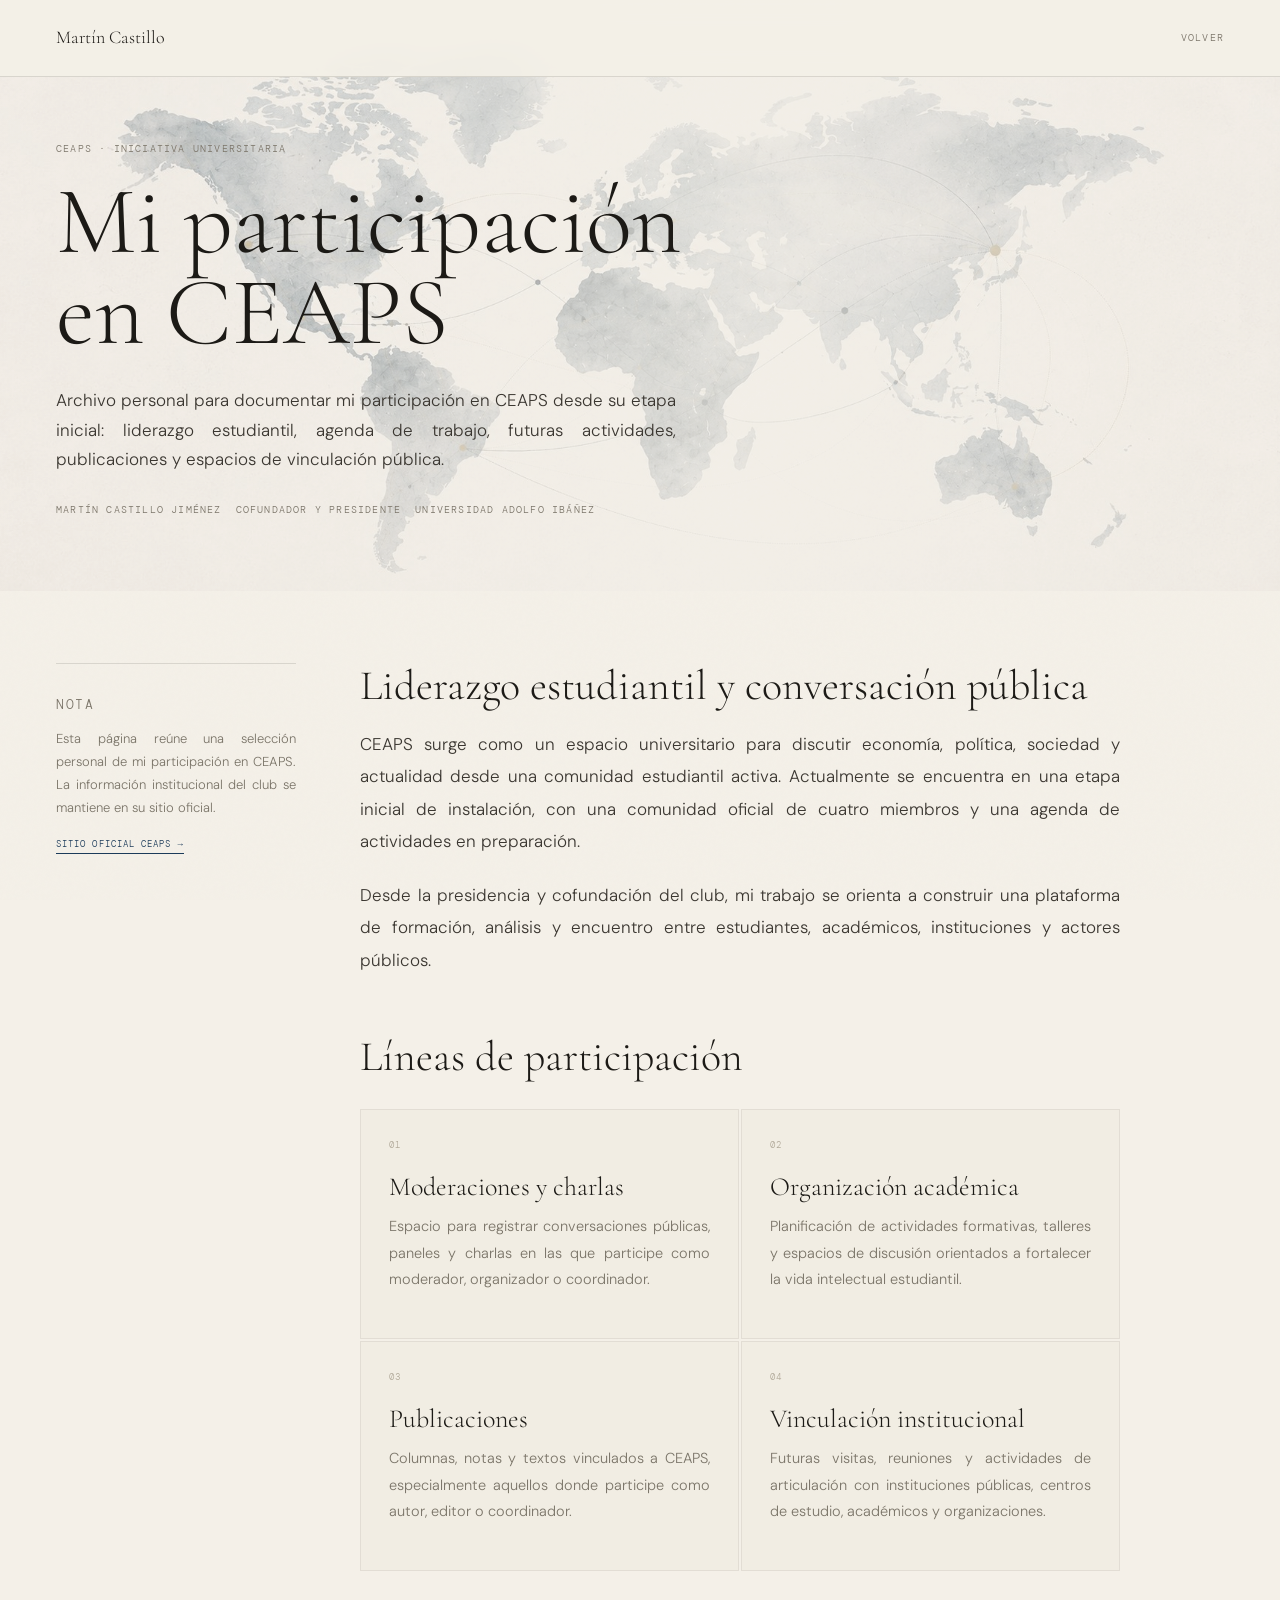
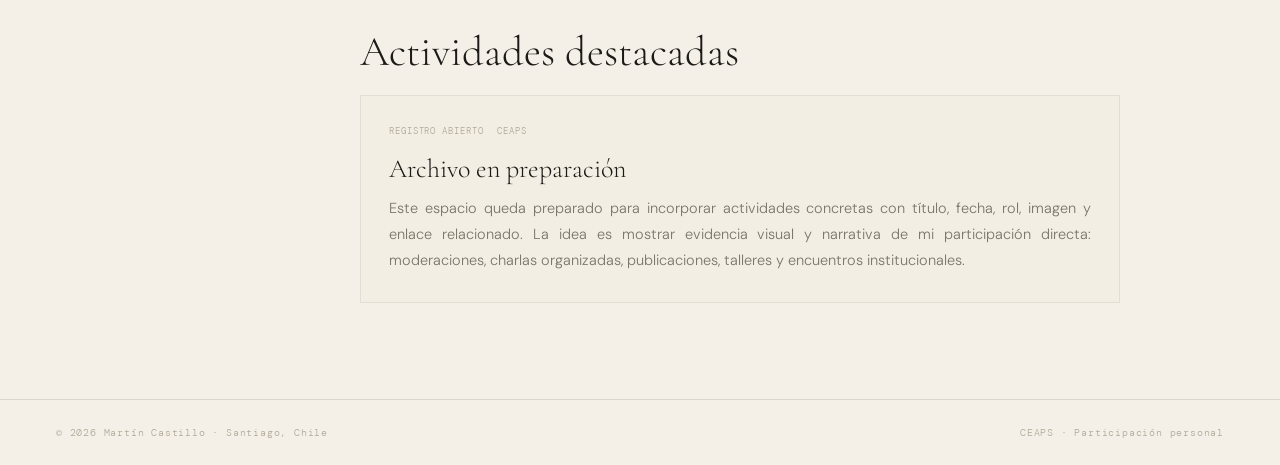
==== ceaps/index.html @ 1a38925d "Add files via upload" ====
<!DOCTYPE html>
<html lang="es">
<head>
<meta charset="UTF-8">
<meta name="viewport" content="width=device-width, initial-scale=1.0">
<title>Mi participación en CEAPS — Martín Castillo</title>
<meta name="description" content="Archivo personal de la participación de Martín Castillo en CEAPS: liderazgo estudiantil, agenda en preparación, futuras actividades, publicaciones y vinculación pública.">
<meta name="author" content="Martín Castillo Jiménez">
<meta name="robots" content="index, follow">
<meta name="theme-color" content="#F4F0E8">
<meta name="color-scheme" content="light">
<link rel="canonical" href="https://martincastilloj.github.io/ceaps/">
<meta property="og:title" content="Mi participación en CEAPS">
<meta property="og:description" content="Archivo personal de liderazgo estudiantil, agenda en preparación, futuras actividades, publicaciones y vinculación pública desde CEAPS.">
<meta property="og:type" content="website">
<meta property="og:url" content="https://martincastilloj.github.io/ceaps/">
<meta property="og:site_name" content="Martín Castillo">
<meta property="og:locale" content="es_CL">
<meta property="og:image" content="https://martincastilloj.github.io/assets/img/social-preview-martin-castillo.png">
<meta property="og:image:width" content="1200">
<meta property="og:image:height" content="630">
<meta name="twitter:card" content="summary_large_image">
<meta name="twitter:title" content="Mi participación en CEAPS">
<meta name="twitter:description" content="Liderazgo estudiantil, agenda en preparación, publicaciones y vinculación pública desde CEAPS.">
<meta name="twitter:image" content="https://martincastilloj.github.io/assets/img/social-preview-martin-castillo.png">
<link rel="icon" href="../assets/img/favicon.svg" type="image/svg+xml">
<link rel="manifest" href="../site.webmanifest">
<link rel="preload" href="../assets/img/banner-mapa-geopolitico.jpg" as="image">
<script type="application/ld+json">
{
  "@context": "https://schema.org",
  "@type": "CollectionPage",
  "name": "Mi participación en CEAPS",
  "description": "Archivo personal de la participación de Martín Castillo en CEAPS: liderazgo estudiantil, agenda en preparación, futuras actividades, publicaciones y vinculación pública.",
  "url": "https://martincastilloj.github.io/ceaps/",
  "inLanguage": "es-CL",
  "author": {
    "@type": "Person",
    "name": "Martín Castillo Jiménez",
    "url": "https://martincastilloj.github.io/"
  },
  "about": {
    "@type": "Organization",
    "name": "CEAPS | Club de Economía, Actualidad Política y Sociedad",
    "url": "https://ceapsuai.github.io/"
  }
}
</script>
<link rel="preconnect" href="https://fonts.googleapis.com">
<link rel="preconnect" href="https://fonts.gstatic.com" crossorigin>
<link href="https://fonts.googleapis.com/css2?family=Cormorant+Garamond:ital,wght@0,300;0,400;0,500;1,300;1,400&family=DM+Sans:wght@300;400;500&family=DM+Mono:wght@300;400&display=swap" rel="stylesheet">
<link rel="stylesheet" href="../assets/css/article.css">
<link rel="stylesheet" href="../assets/css/ceaps.css">
</head>
<body>
<a href="#contenido" class="skip-link">Saltar al contenido principal</a>

<nav class="site-nav" aria-label="Navegación principal">
  <a href="../index.html#hero" class="nav-logo" aria-label="Ir al inicio">Martín Castillo</a>
  <a href="../index.html#ceaps" class="nav-link">Volver</a>
</nav>

<header class="ceaps-page-hero">
  <div class="ceaps-page-map" aria-hidden="true"></div>
  <div class="ceaps-page-inner">
    <p class="article-kicker">CEAPS · Iniciativa universitaria</p>
    <h1>Mi participación<br>en CEAPS</h1>
    <p class="article-summary">
      Archivo personal para documentar mi participación en CEAPS desde su etapa
      inicial: liderazgo estudiantil, agenda de trabajo, futuras actividades,
      publicaciones y espacios de vinculación pública.
    </p>
    <div class="article-meta">
      <span>Martín Castillo Jiménez</span>
      <span>Cofundador y presidente</span>
      <span>Universidad Adolfo Ibáñez</span>
    </div>
  </div>
</header>

<main class="ceaps-page-wrap" id="contenido">
  <aside class="ceaps-page-sidebar">
    <p class="source-label">Nota</p>
    <p>
      Esta página reúne una selección personal de mi participación en CEAPS. La
      información institucional del club se mantiene en su sitio oficial.
    </p>
    <a href="https://ceapsuai.github.io/" target="_blank" rel="noopener noreferrer" class="ceaps-side-link">Sitio oficial CEAPS →</a>
  </aside>

  <article class="ceaps-page-body">
    <section aria-labelledby="rol-title">
      <h2 id="rol-title">Liderazgo estudiantil y conversación pública</h2>
      <p>
        CEAPS surge como un espacio universitario para discutir economía,
        política, sociedad y actualidad desde una comunidad estudiantil activa.
        Actualmente se encuentra en una etapa inicial de instalación, con una
        comunidad oficial de cuatro miembros y una agenda de actividades en
        preparación.
      </p>
      <p>
        Desde la presidencia y cofundación del club, mi trabajo se orienta a
        construir una plataforma de formación, análisis y encuentro entre
        estudiantes, académicos, instituciones y actores públicos.
      </p>
    </section>

    <section aria-labelledby="lineas-title">
      <h2 id="lineas-title">Líneas de participación</h2>
      <div class="ceaps-line-grid">
        <article class="ceaps-line-card">
          <span class="ceaps-card-num">01</span>
          <h3>Moderaciones y charlas</h3>
          <p>Espacio para registrar conversaciones públicas, paneles y charlas en las que participe como moderador, organizador o coordinador.</p>
        </article>
        <article class="ceaps-line-card">
          <span class="ceaps-card-num">02</span>
          <h3>Organización académica</h3>
          <p>Planificación de actividades formativas, talleres y espacios de discusión orientados a fortalecer la vida intelectual estudiantil.</p>
        </article>
        <article class="ceaps-line-card">
          <span class="ceaps-card-num">03</span>
          <h3>Publicaciones</h3>
          <p>Columnas, notas y textos vinculados a CEAPS, especialmente aquellos donde participe como autor, editor o coordinador.</p>
        </article>
        <article class="ceaps-line-card">
          <span class="ceaps-card-num">04</span>
          <h3>Vinculación institucional</h3>
          <p>Futuras visitas, reuniones y actividades de articulación con instituciones públicas, centros de estudio, académicos y organizaciones.</p>
        </article>
      </div>
    </section>

    <section aria-labelledby="actividades-title">
      <h2 id="actividades-title">Actividades destacadas</h2>

      <div class="activity-entry is-note">
        <div class="activity-entry-meta">
          <span>Registro abierto</span>
          <span>CEAPS</span>
        </div>
        <div class="activity-entry-body">
          <h3>Archivo en preparación</h3>
          <p>
            Este espacio queda preparado para incorporar actividades concretas
            con título, fecha, rol, imagen y enlace relacionado. La idea es
            mostrar evidencia visual y narrativa de mi participación directa:
            moderaciones, charlas organizadas, publicaciones, talleres y
            encuentros institucionales.
          </p>
        </div>
      </div>

      <!--
      Plantilla para agregar una actividad:

      <article class="activity-entry">
        <div class="activity-entry-media">
          <img src="../assets/img/ceaps/nombre-de-la-imagen.jpg" alt="Descripción breve de la actividad">
        </div>
        <div class="activity-entry-meta">
          <span>Mes año</span>
          <span>Rol: moderador / organizador / expositor</span>
        </div>
        <div class="activity-entry-body">
          <h3>Título de la actividad</h3>
          <p>Descripción breve de la actividad y de tu participación concreta.</p>
          <a href="URL_RELACIONADA" target="_blank" rel="noopener noreferrer">Ver registro →</a>
        </div>
      </article>
      -->
    </section>
  </article>
</main>

<footer>
  <span>© 2026 Martín Castillo · Santiago, Chile</span>
  <span>CEAPS · Participación personal</span>
</footer>
</body>
</html>
---- assets/css/article.css ----
*, *::before, *::after { box-sizing: border-box; margin: 0; padding: 0; }
  :root {
    --cream: #F4F0E8;
    --cream-mid: #EDE8DC;
    --ink: #1C1A16;
    --ink-mid: #3A3630;
    --ink-light: #7A7468;
    --ink-faint: #B0A898;
    --accent: #1C3B5A;
    --rule: rgba(28,26,22,0.12);
    --rule-mid: rgba(28,26,22,0.07);
    --f-serif: 'Cormorant Garamond', Georgia, serif;
    --f-sans: 'DM Sans', sans-serif;
    --f-mono: 'DM Mono', monospace;
  }
  html {
    scroll-behavior: smooth;
    scroll-padding-top: 92px;
  }
  html,
  body {
    max-width: 100%;
    overflow-x: hidden;
  }
  body {
    background: var(--cream);
    color: var(--ink);
    font-family: var(--f-sans);
    font-weight: 300;
    line-height: 1.75;
    -webkit-font-smoothing: antialiased;
    text-size-adjust: 100%;
    -webkit-text-size-adjust: 100%;
  }
  .skip-link {
    position: fixed;
    top: 14px;
    left: 14px;
    z-index: 200;
    transform: translateY(-140%);
    background: var(--ink);
    color: var(--cream);
    padding: 10px 14px;
    font-size: 12px;
    letter-spacing: 0.08em;
    text-transform: uppercase;
    text-decoration: none;
    transition: transform 0.2s ease;
  }
  .skip-link:focus {
    transform: translateY(0);
  }
  a:focus-visible {
    outline: 2px solid var(--accent);
    outline-offset: 5px;
  }
  body::before {
    content: '';
    position: fixed;
    inset: 0;
    background-image: url("data:image/svg+xml,%3Csvg viewBox='0 0 256 256' xmlns='http://www.w3.org/2000/svg'%3E%3Cfilter id='n'%3E%3CfeTurbulence type='fractalNoise' baseFrequency='0.9' numOctaves='4' stitchTiles='stitch'/%3E%3C/filter%3E%3Crect width='100%25' height='100%25' filter='url(%23n)' opacity='0.04'/%3E%3C/svg%3E");
    opacity: 0.45;
    pointer-events: none;
  }
  a { color: inherit; text-decoration: none; }
  a { overflow-wrap: anywhere; }
  .site-nav {
    position: fixed;
    inset: 0 0 auto;
    z-index: 10;
    display: flex;
    justify-content: space-between;
    align-items: center;
    padding: 22px 56px;
    background: rgba(244,240,232,0.92);
    backdrop-filter: blur(12px);
    border-bottom: 0.5px solid var(--rule);
  }
  .nav-logo {
    font-family: var(--f-serif);
    font-size: 18px;
    color: var(--ink);
  }
  .nav-link {
    font-family: var(--f-mono);
    font-size: 10px;
    letter-spacing: 0.12em;
    text-transform: uppercase;
    color: var(--ink-light);
  }
  .article-hero {
    position: relative;
    min-height: 62vh;
    padding: 140px 56px 72px;
    display: flex;
    align-items: flex-end;
    overflow: hidden;
  }
  .article-map {
    position: absolute;
    inset: 0;
    background-image:
      linear-gradient(90deg, rgba(244,240,232,0.12) 0%, rgba(244,240,232,0.42) 64%, rgba(244,240,232,0.12) 100%),
      url('../img/banner-columna-universidad.jpg');
    background-size: cover;
    background-position: center center;
    opacity: 1;
    mix-blend-mode: normal;
  }
  .article-hero-inner {
    position: relative;
    z-index: 1;
    width: min(920px, 100%);
  }
  .article-kicker,
  .article-meta,
  .source-label {
    font-family: var(--f-mono);
    font-size: 10px;
    letter-spacing: 0.12em;
    text-transform: uppercase;
    color: var(--ink-light);
  }
  h1 {
    margin-top: 18px;
    max-width: 820px;
    font-family: var(--f-serif);
    font-size: clamp(48px, 8vw, 96px);
    font-weight: 300;
    line-height: 0.95;
    color: var(--ink);
  }
  .article-summary {
    margin-top: 28px;
    max-width: 620px;
    font-size: 17px;
    color: var(--ink-mid);
  }
  .article-meta {
    margin-top: 26px;
    display: flex;
    flex-wrap: wrap;
    gap: 14px;
  }
  .article-wrap {
    display: grid;
    grid-template-columns: minmax(160px, 240px) minmax(0, 760px);
    gap: 64px;
    padding: 72px 56px 96px;
  }
  .article-sidebar {
    position: sticky;
    top: 104px;
    align-self: start;
    border-top: 0.5px solid var(--rule);
    padding-top: 18px;
    min-width: 0;
  }
  .article-sidebar p {
    margin-top: 12px;
    font-size: 13px;
    color: var(--ink-light);
    line-height: 1.75;
  }
  .article-body {
    max-width: 760px;
    min-width: 0;
  }
  .article-body p {
    margin-bottom: 22px;
    font-size: 18px;
    line-height: 1.9;
    color: var(--ink-mid);
  }
  .article-body .lead {
    font-family: var(--f-serif);
    font-size: 28px;
    line-height: 1.35;
    color: var(--ink);
  }
  .article-body h2,
  .article-body h3 {
    font-family: var(--f-serif);
    font-weight: 300;
    color: var(--ink);
  }
  .article-body h2 {
    margin: 48px 0 18px;
    font-size: 38px;
    line-height: 1.08;
  }
  .article-body h3 {
    margin: 34px 0 14px;
    font-size: 28px;
    line-height: 1.14;
  }
  .article-body ul,
  .article-body ol {
    margin: -6px 0 26px 24px;
    font-size: 18px;
    line-height: 1.86;
    color: var(--ink-mid);
    text-align: justify;
    hyphens: auto;
  }
  .article-body li + li {
    margin-top: 10px;
  }
  .article-body li {
    overflow-wrap: break-word;
  }
  blockquote {
    margin: 42px 0;
    padding: 26px 0 26px 28px;
    border-left: 1px solid var(--accent);
    font-family: var(--f-serif);
    font-size: 30px;
    font-style: italic;
    line-height: 1.25;
    color: var(--ink);
  }
  .source-box {
    margin-top: 56px;
    padding-top: 24px;
    border-top: 0.5px solid var(--rule);
  }
  .source-box p {
    margin-top: 10px;
    font-size: 14px;
    color: var(--ink-light);
  }
  .article-summary,
  .article-sidebar p,
  .article-body p,
  .source-box p {
    text-align: justify;
    text-align-last: left;
    hyphens: auto;
    overflow-wrap: break-word;
  }
  .source-box a {
    color: var(--accent);
    border-bottom: 0.5px solid currentColor;
  }
  footer {
    display: flex;
    justify-content: space-between;
    gap: 24px;
    padding: 24px 56px;
    border-top: 0.5px solid var(--rule);
    font-family: var(--f-mono);
    font-size: 10px;
    letter-spacing: 0.08em;
    color: var(--ink-faint);
  }
  @media (max-width: 900px) {
    .site-nav { padding: 18px 20px; }
    .article-hero {
      min-height: 56vh;
      padding: 118px 20px 56px;
    }
    .article-map {
      background-position: 68% center;
    }
    .article-wrap {
      grid-template-columns: 1fr;
      gap: 36px;
      padding: 56px 20px 76px;
    }
    .article-sidebar { position: static; }
    footer { padding: 22px 20px; flex-direction: column; }
  }
  @media (max-width: 520px) {
    .site-nav {
      padding: 15px 16px;
      gap: 18px;
    }

    .nav-logo,
    .nav-link {
      min-width: 0;
    }

    .nav-link {
      font-size: 9px;
      max-width: 92px;
      overflow: hidden;
      text-overflow: ellipsis;
      white-space: nowrap;
      text-align: right;
      line-height: 1.35;
    }

    .article-hero {
      min-height: auto;
      padding: 96px 16px 42px;
    }

    h1 {
      max-width: calc(100vw - 32px);
      font-size: clamp(32px, 10vw, 44px);
      line-height: 1.03;
      overflow-wrap: anywhere;
    }

    .article-summary {
      margin-top: 22px;
      width: min(100%, 34ch);
      max-width: 34ch;
      font-size: 16px;
      line-height: 1.75;
      text-align: left;
      overflow-wrap: anywhere;
    }

    .article-meta {
      gap: 8px 12px;
      font-size: 9px;
    }

    .article-meta span:last-child {
      display: none;
    }

    .article-wrap {
      padding: 44px 16px 64px;
      gap: 30px;
    }

    .article-hero-inner,
    .article-sidebar,
    .article-body {
      width: 100%;
      max-width: calc(100vw - 32px);
      min-width: 0;
    }

    .article-sidebar p {
      width: min(100%, 34ch);
      max-width: 34ch;
      font-size: 12.5px;
      overflow-wrap: anywhere;
    }

    .article-body p {
      width: min(100%, 31ch);
      max-width: 31ch;
      font-size: 16px;
      line-height: 1.86;
      margin-bottom: 20px;
      overflow-wrap: anywhere;
    }

    .article-body .lead {
      width: min(100%, 24ch);
      max-width: 24ch;
      font-size: 22.5px;
      line-height: 1.34;
      text-align: left;
    }

    .article-body h2 {
      margin: 40px 0 16px;
      font-size: 30px;
    }

    .article-body h3 {
      font-size: 24px;
    }

    .article-body ul,
    .article-body ol {
      width: min(calc(100vw - 52px), 31ch);
      max-width: 31ch;
      margin-left: 20px;
      font-size: 16px;
      line-height: 1.82;
      overflow-wrap: anywhere;
    }

    blockquote {
      width: min(100%, 25ch);
      max-width: 25ch;
      margin: 34px 0;
      padding: 22px 0 22px 18px;
      font-size: 24px;
      overflow-wrap: anywhere;
    }

    footer {
      padding: 20px 16px;
    }
  }

  @media (max-width: 390px) {
    .nav-logo {
      font-size: 16px;
    }

    .nav-link {
      max-width: 118px;
    }

    h1 {
      font-size: clamp(32px, 10.5vw, 44px);
    }

    .article-summary,
    .article-body p,
    .article-body ul,
    .article-body ol {
      font-size: 15.5px;
    }

    .article-body .lead {
      font-size: 22px;
    }
  }
---- assets/css/ceaps.css ----
.ceaps-page-hero {
  position: relative;
  min-height: 64vh;
  padding: 140px 56px 72px;
  display: flex;
  align-items: flex-end;
  overflow: hidden;
}

.ceaps-page-map {
  position: absolute;
  inset: 0;
  background:
    linear-gradient(90deg, rgba(244,240,232,0.06), rgba(244,240,232,0.72) 58%, rgba(244,240,232,0.2)),
    url('../img/banner-mapa-geopolitico.jpg') center / cover no-repeat;
  opacity: 0.72;
  filter: grayscale(18%);
}

.ceaps-page-inner {
  position: relative;
  z-index: 1;
  width: min(920px, 100%);
}

.ceaps-page-wrap {
  display: grid;
  grid-template-columns: minmax(160px, 240px) minmax(0, 760px);
  gap: 64px;
  padding: 72px 56px 96px;
}

.ceaps-page-sidebar {
  position: sticky;
  top: 104px;
  align-self: start;
  border-top: 0.5px solid var(--rule);
  padding-top: 18px;
  min-width: 0;
}

.ceaps-page-sidebar p {
  margin-top: 12px;
  font-size: 13px;
  color: var(--ink-light);
  line-height: 1.75;
  text-align: justify;
  hyphens: auto;
}

.ceaps-side-link {
  display: inline-flex;
  margin-top: 18px;
  font-family: var(--f-mono);
  font-size: 9px;
  letter-spacing: 0.12em;
  text-transform: uppercase;
  color: var(--accent);
  border-bottom: 0.5px solid currentColor;
}

.ceaps-page-body {
  max-width: 760px;
  min-width: 0;
}

.ceaps-page-body section + section {
  margin-top: 58px;
}

.ceaps-page-body h2 {
  margin: 0 0 20px;
  font-family: var(--f-serif);
  font-size: 42px;
  font-weight: 300;
  line-height: 1.08;
  color: var(--ink);
}

.ceaps-page-body h2 + p,
.ceaps-page-body > section > p {
  margin-bottom: 22px;
  font-size: 17px;
  line-height: 1.9;
  color: var(--ink-mid);
  text-align: justify;
  hyphens: auto;
}

.ceaps-line-grid {
  display: grid;
  grid-template-columns: repeat(2, minmax(0, 1fr));
  gap: 2px;
  margin-top: 30px;
}

.ceaps-line-card {
  min-height: 230px;
  padding: 28px;
  border: 0.5px solid var(--rule-mid);
  background: rgba(237,232,220,0.42);
}

.ceaps-card-num {
  display: block;
  margin-bottom: 18px;
  font-family: var(--f-mono);
  font-size: 9px;
  letter-spacing: 0.1em;
  color: var(--ink-faint);
}

.ceaps-line-card h3,
.activity-entry-body h3 {
  margin-bottom: 12px;
  font-family: var(--f-serif);
  font-size: 26px;
  font-weight: 300;
  line-height: 1.12;
  color: var(--ink);
}

.ceaps-line-card p,
.activity-entry-body p {
  font-size: 14.5px;
  line-height: 1.82;
  color: var(--ink-light);
  text-align: justify;
  hyphens: auto;
}

.activity-entry {
  display: grid;
  grid-template-columns: minmax(180px, 260px) minmax(0, 1fr);
  gap: 28px;
  padding: 28px 0;
  border-top: 0.5px solid var(--rule);
}

.activity-entry.is-note {
  display: block;
  padding: 28px;
  border: 0.5px solid var(--rule-mid);
  background: rgba(237,232,220,0.36);
}

.activity-entry-media {
  min-height: 180px;
  overflow: hidden;
  background: var(--cream-mid);
  border: 0.5px solid var(--rule-mid);
}

.activity-entry-media img {
  width: 100%;
  height: 100%;
  display: block;
  object-fit: cover;
}

.activity-entry-meta {
  display: flex;
  flex-wrap: wrap;
  gap: 8px 14px;
  margin-bottom: 14px;
  font-family: var(--f-mono);
  font-size: 9px;
  letter-spacing: 0.1em;
  text-transform: uppercase;
  color: var(--ink-faint);
}

.activity-entry-body a {
  display: inline-flex;
  margin-top: 14px;
  font-family: var(--f-mono);
  font-size: 9px;
  letter-spacing: 0.12em;
  text-transform: uppercase;
  color: var(--accent);
  border-bottom: 0.5px solid currentColor;
}

@media (max-width: 900px) {
  .ceaps-page-hero {
    min-height: 56vh;
    padding: 118px 20px 56px;
  }

  .ceaps-page-map {
    background-position: 58% center;
  }

  .ceaps-page-wrap {
    grid-template-columns: 1fr;
    gap: 36px;
    padding: 56px 20px 76px;
  }

  .ceaps-page-sidebar {
    position: static;
  }
}

@media (max-width: 520px) {
  .ceaps-page-hero {
    min-height: auto;
    padding: 96px 16px 42px;
  }

  .ceaps-page-wrap {
    padding: 44px 16px 64px;
    gap: 30px;
  }

  .ceaps-page-inner,
  .ceaps-page-sidebar,
  .ceaps-page-body {
    width: 100%;
    max-width: calc(100vw - 32px);
    min-width: 0;
  }

  .ceaps-page-body section + section {
    margin-top: 48px;
  }

  .ceaps-page-body h2 {
    font-size: 32px;
  }

  .ceaps-page-body h2 + p,
  .ceaps-page-body > section > p {
    width: min(100%, 34ch);
    max-width: 34ch;
    font-size: 16px;
    line-height: 1.82;
  }

  .ceaps-line-grid {
    grid-template-columns: 1fr;
    margin-top: 26px;
  }

  .ceaps-line-card {
    min-height: auto;
    padding: 24px 20px;
  }

  .ceaps-line-card h3,
  .activity-entry-body h3 {
    font-size: 24px;
  }

  .ceaps-line-card p,
  .activity-entry-body p {
    width: min(100%, 34ch);
    max-width: 34ch;
    font-size: 15px;
    line-height: 1.78;
  }

  .activity-entry,
  .activity-entry.is-note {
    display: block;
    padding: 24px 20px;
  }

  .activity-entry-media {
    min-height: 190px;
    margin-bottom: 20px;
  }
}
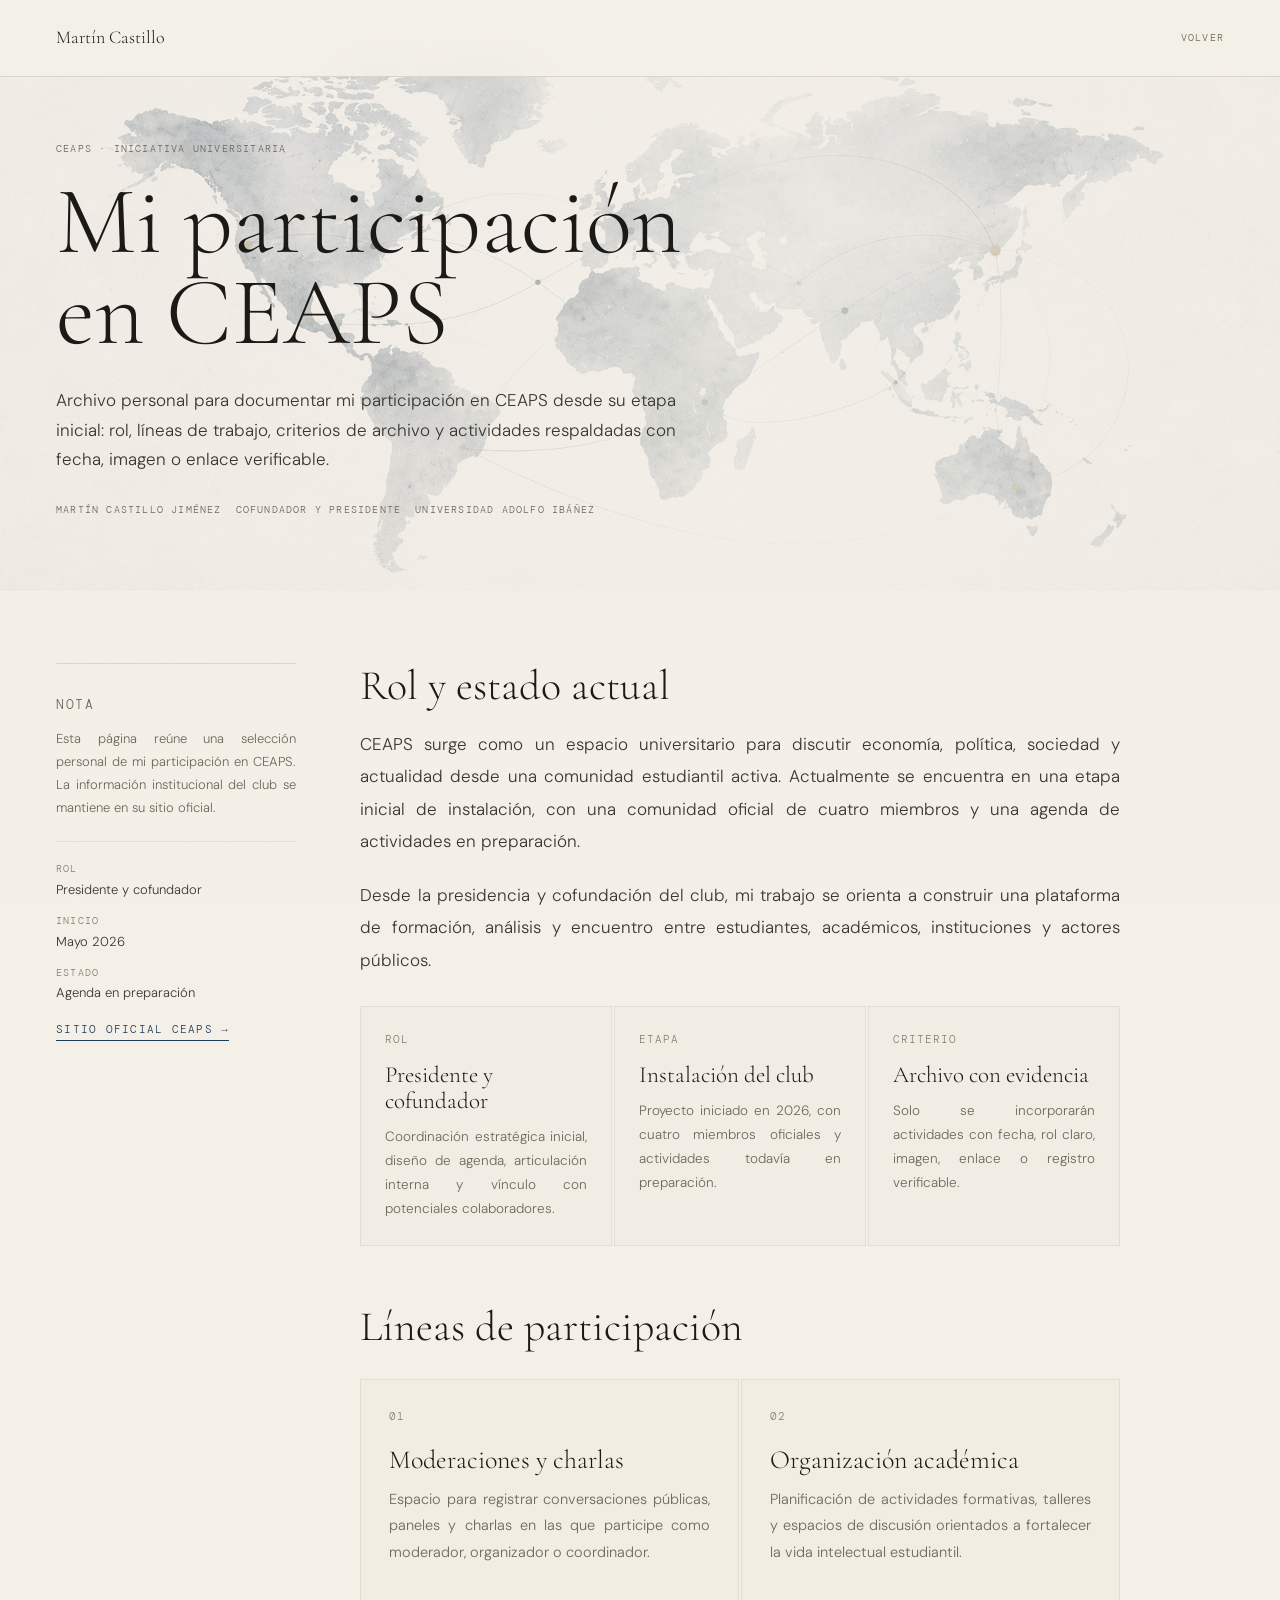
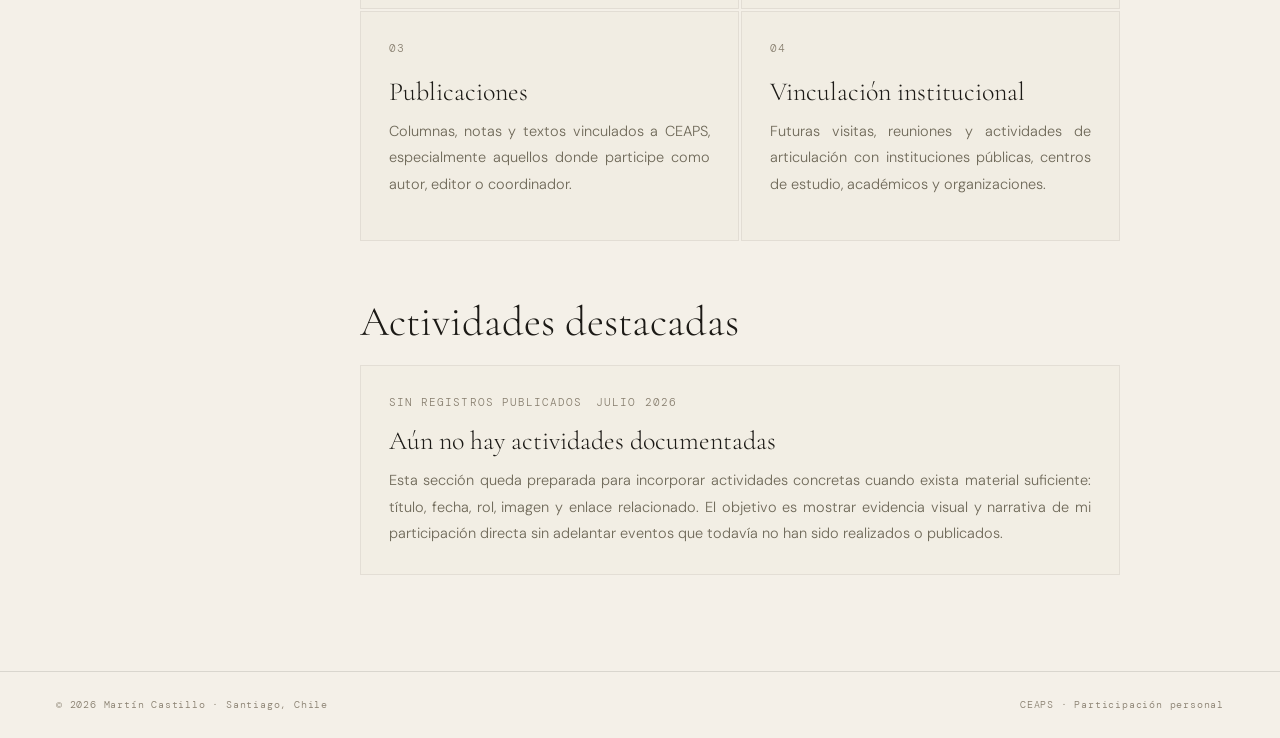
==== commit 3c70d396: "Refina archivo personal de CEAPS" ====
--- a/ceaps/index.html
+++ b/ceaps/index.html
@@ -4,25 +4,25 @@
 <meta charset="UTF-8">
 <meta name="viewport" content="width=device-width, initial-scale=1.0">
 <title>Mi participación en CEAPS — Martín Castillo</title>
-<meta name="description" content="Archivo personal de la participación de Martín Castillo en CEAPS: liderazgo estudiantil, agenda en preparación, futuras actividades, publicaciones y vinculación pública.">
+<meta name="description" content="Archivo personal de la participación de Martín Castillo en CEAPS: rol, etapa actual del proyecto, líneas de trabajo y actividades documentadas.">
 <meta name="author" content="Martín Castillo Jiménez">
 <meta name="robots" content="index, follow">
 <meta name="theme-color" content="#F4F0E8">
 <meta name="color-scheme" content="light">
 <link rel="canonical" href="https://martincastilloj.github.io/ceaps/">
 <meta property="og:title" content="Mi participación en CEAPS">
-<meta property="og:description" content="Archivo personal de liderazgo estudiantil, agenda en preparación, futuras actividades, publicaciones y vinculación pública desde CEAPS.">
+<meta property="og:description" content="Rol, etapa actual del proyecto, líneas de trabajo y actividades documentadas desde CEAPS.">
 <meta property="og:type" content="website">
 <meta property="og:url" content="https://martincastilloj.github.io/ceaps/">
 <meta property="og:site_name" content="Martín Castillo">
 <meta property="og:locale" content="es_CL">
-<meta property="og:image" content="https://martincastilloj.github.io/assets/img/social-preview-martin-castillo.png">
+<meta property="og:image" content="https://martincastilloj.github.io/assets/img/social-preview-martin-castillo-2026.png">
 <meta property="og:image:width" content="1200">
 <meta property="og:image:height" content="630">
 <meta name="twitter:card" content="summary_large_image">
 <meta name="twitter:title" content="Mi participación en CEAPS">
-<meta name="twitter:description" content="Liderazgo estudiantil, agenda en preparación, publicaciones y vinculación pública desde CEAPS.">
-<meta name="twitter:image" content="https://martincastilloj.github.io/assets/img/social-preview-martin-castillo.png">
+<meta name="twitter:description" content="Rol, etapa actual del proyecto, líneas de trabajo y actividades documentadas desde CEAPS.">
+<meta name="twitter:image" content="https://martincastilloj.github.io/assets/img/social-preview-martin-castillo-2026.png">
 <link rel="icon" href="../assets/img/favicon.svg" type="image/svg+xml">
 <link rel="manifest" href="../site.webmanifest">
 <link rel="preload" href="../assets/img/banner-mapa-geopolitico.jpg" as="image">
@@ -31,7 +31,7 @@
   "@context": "https://schema.org",
   "@type": "CollectionPage",
   "name": "Mi participación en CEAPS",
-  "description": "Archivo personal de la participación de Martín Castillo en CEAPS: liderazgo estudiantil, agenda en preparación, futuras actividades, publicaciones y vinculación pública.",
+  "description": "Archivo personal de la participación de Martín Castillo en CEAPS: rol, etapa actual del proyecto, líneas de trabajo y actividades documentadas.",
   "url": "https://martincastilloj.github.io/ceaps/",
   "inLanguage": "es-CL",
   "author": {
@@ -67,8 +67,8 @@
     <h1>Mi participación<br>en CEAPS</h1>
     <p class="article-summary">
       Archivo personal para documentar mi participación en CEAPS desde su etapa
-      inicial: liderazgo estudiantil, agenda de trabajo, futuras actividades,
-      publicaciones y espacios de vinculación pública.
+      inicial: rol, líneas de trabajo, criterios de archivo y actividades
+      respaldadas con fecha, imagen o enlace verificable.
     </p>
     <div class="article-meta">
       <span>Martín Castillo Jiménez</span>
@@ -85,12 +85,26 @@
       Esta página reúne una selección personal de mi participación en CEAPS. La
       información institucional del club se mantiene en su sitio oficial.
     </p>
+    <dl class="ceaps-side-facts" aria-label="Datos rápidos de participación">
+      <div>
+        <dt>Rol</dt>
+        <dd>Presidente y cofundador</dd>
+      </div>
+      <div>
+        <dt>Inicio</dt>
+        <dd>Mayo 2026</dd>
+      </div>
+      <div>
+        <dt>Estado</dt>
+        <dd>Agenda en preparación</dd>
+      </div>
+    </dl>
     <a href="https://ceapsuai.github.io/" target="_blank" rel="noopener noreferrer" class="ceaps-side-link">Sitio oficial CEAPS →</a>
   </aside>
 
   <article class="ceaps-page-body">
     <section aria-labelledby="rol-title">
-      <h2 id="rol-title">Liderazgo estudiantil y conversación pública</h2>
+      <h2 id="rol-title">Rol y estado actual</h2>
       <p>
         CEAPS surge como un espacio universitario para discutir economía,
         política, sociedad y actualidad desde una comunidad estudiantil activa.
@@ -103,6 +117,23 @@
         construir una plataforma de formación, análisis y encuentro entre
         estudiantes, académicos, instituciones y actores públicos.
       </p>
+      <div class="ceaps-status-grid">
+        <article class="ceaps-status-item">
+          <span>Rol</span>
+          <strong>Presidente y cofundador</strong>
+          <p>Coordinación estratégica inicial, diseño de agenda, articulación interna y vínculo con potenciales colaboradores.</p>
+        </article>
+        <article class="ceaps-status-item">
+          <span>Etapa</span>
+          <strong>Instalación del club</strong>
+          <p>Proyecto iniciado en 2026, con cuatro miembros oficiales y actividades todavía en preparación.</p>
+        </article>
+        <article class="ceaps-status-item">
+          <span>Criterio</span>
+          <strong>Archivo con evidencia</strong>
+          <p>Solo se incorporarán actividades con fecha, rol claro, imagen, enlace o registro verificable.</p>
+        </article>
+      </div>
     </section>
 
     <section aria-labelledby="lineas-title">
@@ -136,39 +167,20 @@
 
       <div class="activity-entry is-note">
         <div class="activity-entry-meta">
-          <span>Registro abierto</span>
-          <span>CEAPS</span>
+          <span>Sin registros publicados</span>
+          <span>Julio 2026</span>
         </div>
         <div class="activity-entry-body">
-          <h3>Archivo en preparación</h3>
+          <h3>Aún no hay actividades documentadas</h3>
           <p>
-            Este espacio queda preparado para incorporar actividades concretas
-            con título, fecha, rol, imagen y enlace relacionado. La idea es
-            mostrar evidencia visual y narrativa de mi participación directa:
-            moderaciones, charlas organizadas, publicaciones, talleres y
-            encuentros institucionales.
+            Esta sección queda preparada para incorporar actividades concretas
+            cuando exista material suficiente: título, fecha, rol, imagen y
+            enlace relacionado. El objetivo es mostrar evidencia visual y
+            narrativa de mi participación directa sin adelantar eventos que
+            todavía no han sido realizados o publicados.
           </p>
         </div>
       </div>
-
-      <!--
-      Plantilla para agregar una actividad:
-
-      <article class="activity-entry">
-        <div class="activity-entry-media">
-          <img src="../assets/img/ceaps/nombre-de-la-imagen.jpg" alt="Descripción breve de la actividad">
-        </div>
-        <div class="activity-entry-meta">
-          <span>Mes año</span>
-          <span>Rol: moderador / organizador / expositor</span>
-        </div>
-        <div class="activity-entry-body">
-          <h3>Título de la actividad</h3>
-          <p>Descripción breve de la actividad y de tu participación concreta.</p>
-          <a href="URL_RELACIONADA" target="_blank" rel="noopener noreferrer">Ver registro →</a>
-        </div>
-      </article>
-      -->
     </section>
   </article>
 </main>
--- a/assets/css/article.css
+++ b/assets/css/article.css
@@ -4,8 +4,8 @@
     --cream-mid: #EDE8DC;
     --ink: #1C1A16;
     --ink-mid: #3A3630;
-    --ink-light: #7A7468;
-    --ink-faint: #B0A898;
+    --ink-light: #6E6858;
+    --ink-faint: #877E6E;
     --accent: #1C3B5A;
     --rule: rgba(28,26,22,0.12);
     --rule-mid: rgba(28,26,22,0.07);
@@ -282,7 +282,7 @@
     }
 
     .nav-link {
-      font-size: 9px;
+      font-size: 10px;
       max-width: 92px;
       overflow: hidden;
       text-overflow: ellipsis;
@@ -315,7 +315,7 @@
 
     .article-meta {
       gap: 8px 12px;
-      font-size: 9px;
+      font-size: 10px;
     }
 
     .article-meta span:last-child {
@@ -339,6 +339,8 @@
       width: min(100%, 34ch);
       max-width: 34ch;
       font-size: 12.5px;
+      text-align: left;
+      text-align-last: auto;
       overflow-wrap: anywhere;
     }
 
@@ -348,6 +350,8 @@
       font-size: 16px;
       line-height: 1.86;
       margin-bottom: 20px;
+      text-align: left;
+      text-align-last: auto;
       overflow-wrap: anywhere;
     }
 
@@ -375,7 +379,14 @@
       margin-left: 20px;
       font-size: 16px;
       line-height: 1.82;
-      overflow-wrap: anywhere;
+      text-align: left;
+      text-align-last: auto;
+      overflow-wrap: anywhere;
+    }
+
+    .source-box p {
+      text-align: left;
+      text-align-last: auto;
     }
 
     blockquote {
--- a/assets/css/ceaps.css
+++ b/assets/css/ceaps.css
@@ -48,11 +48,39 @@
   hyphens: auto;
 }
 
+.ceaps-side-facts {
+  display: grid;
+  gap: 12px;
+  margin-top: 22px;
+  padding-top: 18px;
+  border-top: 0.5px solid var(--rule-mid);
+}
+
+.ceaps-side-facts div {
+  display: grid;
+  gap: 2px;
+}
+
+.ceaps-side-facts dt {
+  font-family: var(--f-mono);
+  font-size: 10px;
+  letter-spacing: 0.12em;
+  text-transform: uppercase;
+  color: var(--ink-faint);
+}
+
+.ceaps-side-facts dd {
+  margin: 0;
+  font-size: 13px;
+  line-height: 1.55;
+  color: var(--ink-mid);
+}
+
 .ceaps-side-link {
   display: inline-flex;
   margin-top: 18px;
   font-family: var(--f-mono);
-  font-size: 9px;
+  font-size: 10.5px;
   letter-spacing: 0.12em;
   text-transform: uppercase;
   color: var(--accent);
@@ -87,6 +115,48 @@
   hyphens: auto;
 }
 
+.ceaps-status-grid {
+  display: grid;
+  grid-template-columns: repeat(3, minmax(0, 1fr));
+  gap: 2px;
+  margin-top: 30px;
+}
+
+.ceaps-status-item {
+  min-height: 190px;
+  padding: 24px;
+  border: 0.5px solid var(--rule-mid);
+  background: rgba(237,232,220,0.34);
+}
+
+.ceaps-status-item span {
+  display: block;
+  margin-bottom: 14px;
+  font-family: var(--f-mono);
+  font-size: 10.5px;
+  letter-spacing: 0.1em;
+  text-transform: uppercase;
+  color: var(--ink-faint);
+}
+
+.ceaps-status-item strong {
+  display: block;
+  margin-bottom: 10px;
+  font-family: var(--f-serif);
+  font-size: 23px;
+  font-weight: 300;
+  line-height: 1.12;
+  color: var(--ink);
+}
+
+.ceaps-status-item p {
+  font-size: 13.5px;
+  line-height: 1.78;
+  color: var(--ink-light);
+  text-align: justify;
+  hyphens: auto;
+}
+
 .ceaps-line-grid {
   display: grid;
   grid-template-columns: repeat(2, minmax(0, 1fr));
@@ -105,7 +175,7 @@
   display: block;
   margin-bottom: 18px;
   font-family: var(--f-mono);
-  font-size: 9px;
+  font-size: 10.5px;
   letter-spacing: 0.1em;
   color: var(--ink-faint);
 }
@@ -164,7 +234,7 @@
   gap: 8px 14px;
   margin-bottom: 14px;
   font-family: var(--f-mono);
-  font-size: 9px;
+  font-size: 10.5px;
   letter-spacing: 0.1em;
   text-transform: uppercase;
   color: var(--ink-faint);
@@ -174,7 +244,7 @@
   display: inline-flex;
   margin-top: 14px;
   font-family: var(--f-mono);
-  font-size: 9px;
+  font-size: 10.5px;
   letter-spacing: 0.12em;
   text-transform: uppercase;
   color: var(--accent);
@@ -199,6 +269,10 @@
 
   .ceaps-page-sidebar {
     position: static;
+  }
+
+  .ceaps-status-grid {
+    grid-template-columns: 1fr;
   }
 }
 
@@ -235,11 +309,27 @@
     max-width: 34ch;
     font-size: 16px;
     line-height: 1.82;
+    text-align: left;
+    text-align-last: auto;
   }
 
   .ceaps-line-grid {
     grid-template-columns: 1fr;
     margin-top: 26px;
+  }
+
+  .ceaps-status-item {
+    min-height: auto;
+    padding: 22px 20px;
+  }
+
+  .ceaps-status-item p {
+    width: min(100%, 34ch);
+    max-width: 34ch;
+    font-size: 14.5px;
+    line-height: 1.76;
+    text-align: left;
+    text-align-last: auto;
   }
 
   .ceaps-line-card {
@@ -258,6 +348,13 @@
     max-width: 34ch;
     font-size: 15px;
     line-height: 1.78;
+    text-align: left;
+    text-align-last: auto;
+  }
+
+  .ceaps-page-sidebar p {
+    text-align: left;
+    text-align-last: auto;
   }
 
   .activity-entry,
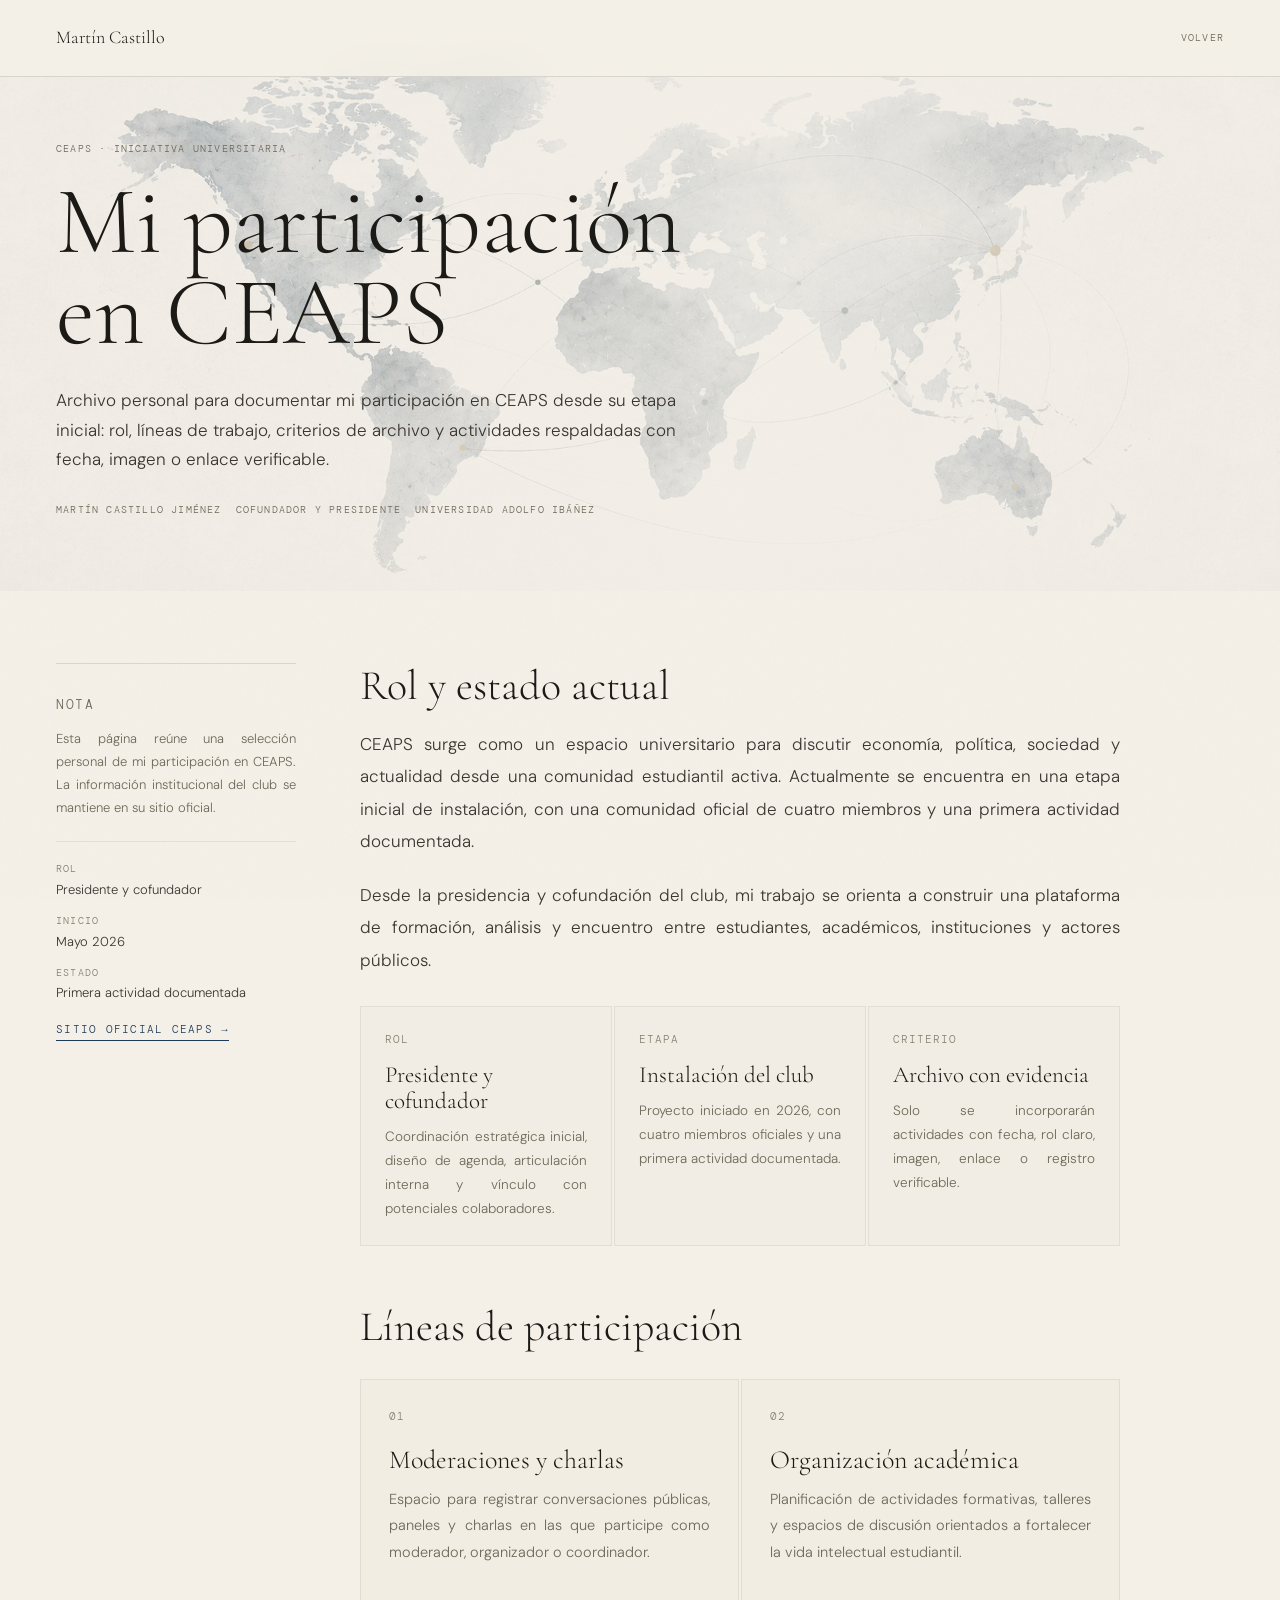
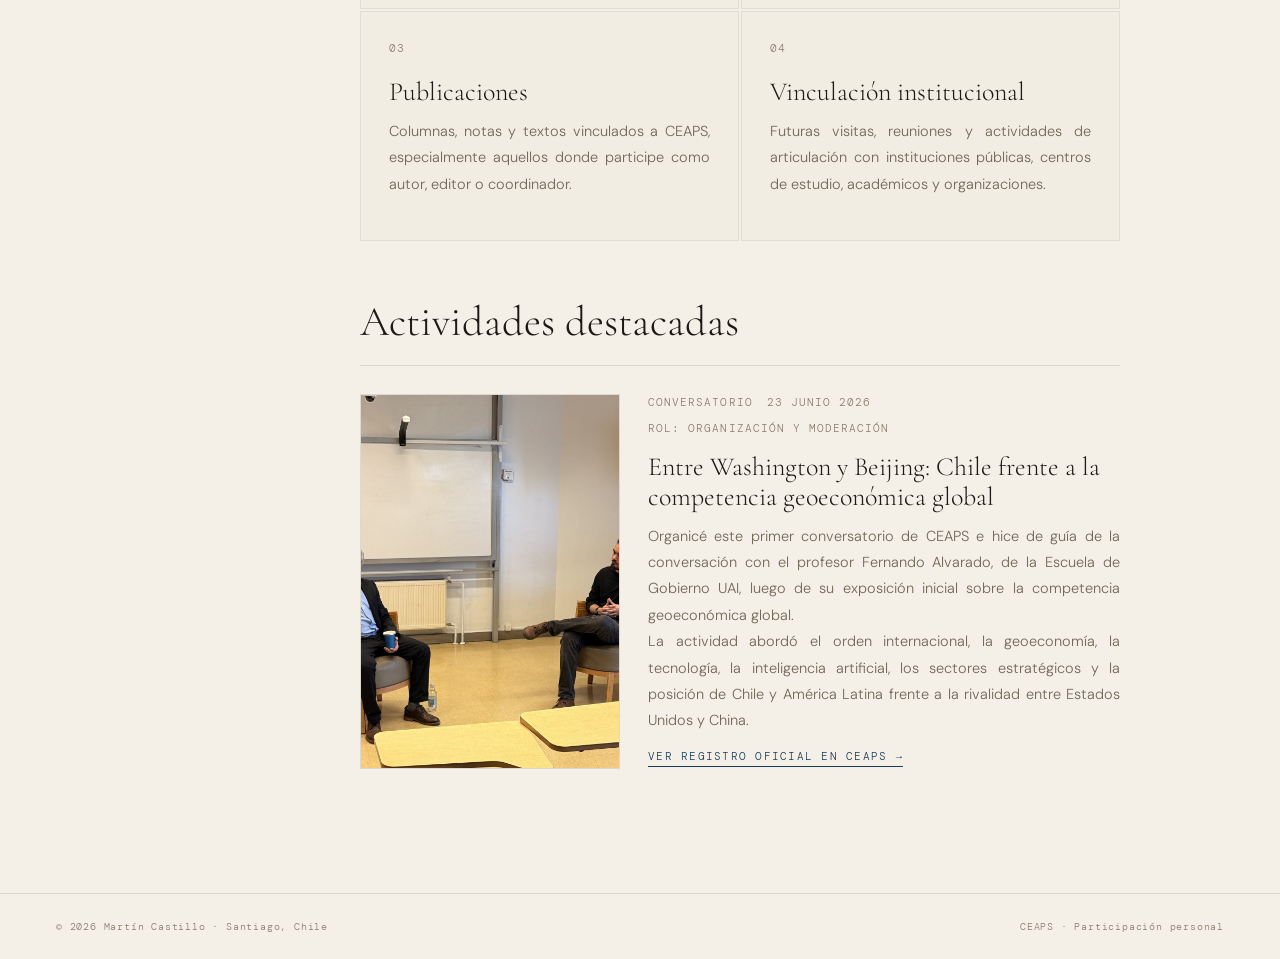
==== commit 0ee78e60: "Documenta primer conversatorio CEAPS" ====
--- a/ceaps/index.html
+++ b/ceaps/index.html
@@ -96,7 +96,7 @@
       </div>
       <div>
         <dt>Estado</dt>
-        <dd>Agenda en preparación</dd>
+        <dd>Primera actividad documentada</dd>
       </div>
     </dl>
     <a href="https://ceapsuai.github.io/" target="_blank" rel="noopener noreferrer" class="ceaps-side-link">Sitio oficial CEAPS →</a>
@@ -109,8 +109,7 @@
         CEAPS surge como un espacio universitario para discutir economía,
         política, sociedad y actualidad desde una comunidad estudiantil activa.
         Actualmente se encuentra en una etapa inicial de instalación, con una
-        comunidad oficial de cuatro miembros y una agenda de actividades en
-        preparación.
+        comunidad oficial de cuatro miembros y una primera actividad documentada.
       </p>
       <p>
         Desde la presidencia y cofundación del club, mi trabajo se orienta a
@@ -126,7 +125,7 @@
         <article class="ceaps-status-item">
           <span>Etapa</span>
           <strong>Instalación del club</strong>
-          <p>Proyecto iniciado en 2026, con cuatro miembros oficiales y actividades todavía en preparación.</p>
+          <p>Proyecto iniciado en 2026, con cuatro miembros oficiales y una primera actividad documentada.</p>
         </article>
         <article class="ceaps-status-item">
           <span>Criterio</span>
@@ -165,20 +164,32 @@
     <section aria-labelledby="actividades-title">
       <h2 id="actividades-title">Actividades destacadas</h2>
 
-      <div class="activity-entry is-note">
-        <div class="activity-entry-meta">
-          <span>Sin registros publicados</span>
-          <span>Julio 2026</span>
+      <div class="activity-entry">
+        <div class="activity-entry-media">
+          <img src="../assets/img/ceaps/entre-washington-beijing-conversatorio.jpg" alt="Martín Castillo guiando el conversatorio de CEAPS junto al profesor Fernando Alvarado" width="1397" height="1400" loading="lazy" decoding="async">
         </div>
-        <div class="activity-entry-body">
-          <h3>Aún no hay actividades documentadas</h3>
-          <p>
-            Esta sección queda preparada para incorporar actividades concretas
-            cuando exista material suficiente: título, fecha, rol, imagen y
-            enlace relacionado. El objetivo es mostrar evidencia visual y
-            narrativa de mi participación directa sin adelantar eventos que
-            todavía no han sido realizados o publicados.
-          </p>
+        <div>
+          <div class="activity-entry-meta">
+            <span>Conversatorio</span>
+            <span>23 junio 2026</span>
+            <span>Rol: organización y moderación</span>
+          </div>
+          <div class="activity-entry-body">
+            <h3>Entre Washington y Beijing: Chile frente a la competencia geoeconómica global</h3>
+            <p>
+              Organicé este primer conversatorio de CEAPS e hice de guía de la
+              conversación con el profesor Fernando Alvarado, de la Escuela de
+              Gobierno UAI, luego de su exposición inicial sobre la competencia
+              geoeconómica global.
+            </p>
+            <p>
+              La actividad abordó el orden internacional, la geoeconomía, la
+              tecnología, la inteligencia artificial, los sectores estratégicos y
+              la posición de Chile y América Latina frente a la rivalidad entre
+              Estados Unidos y China.
+            </p>
+            <a href="https://ceapsuai.github.io/publicaciones/entre-washington-beijing-competencia-geoeconomica.html" target="_blank" rel="noopener noreferrer">Ver registro oficial en CEAPS →</a>
+          </div>
         </div>
       </div>
     </section>
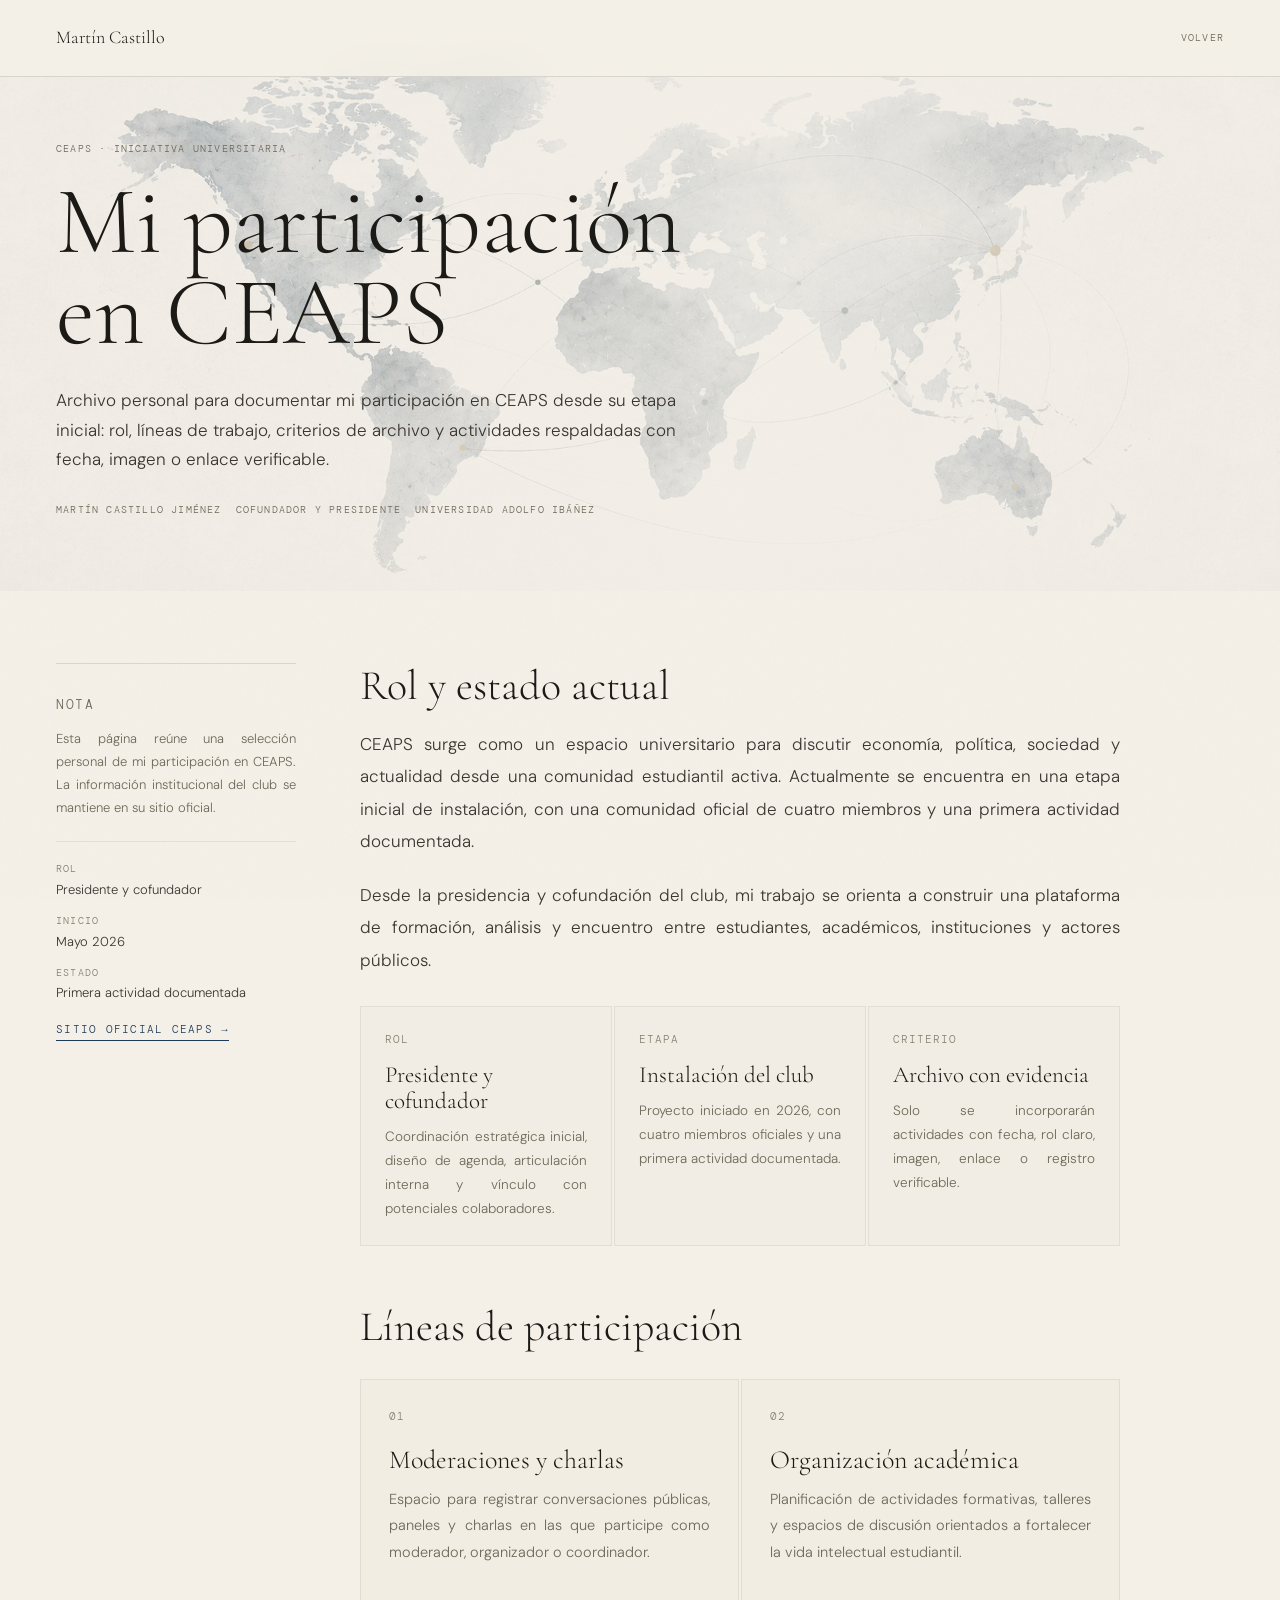
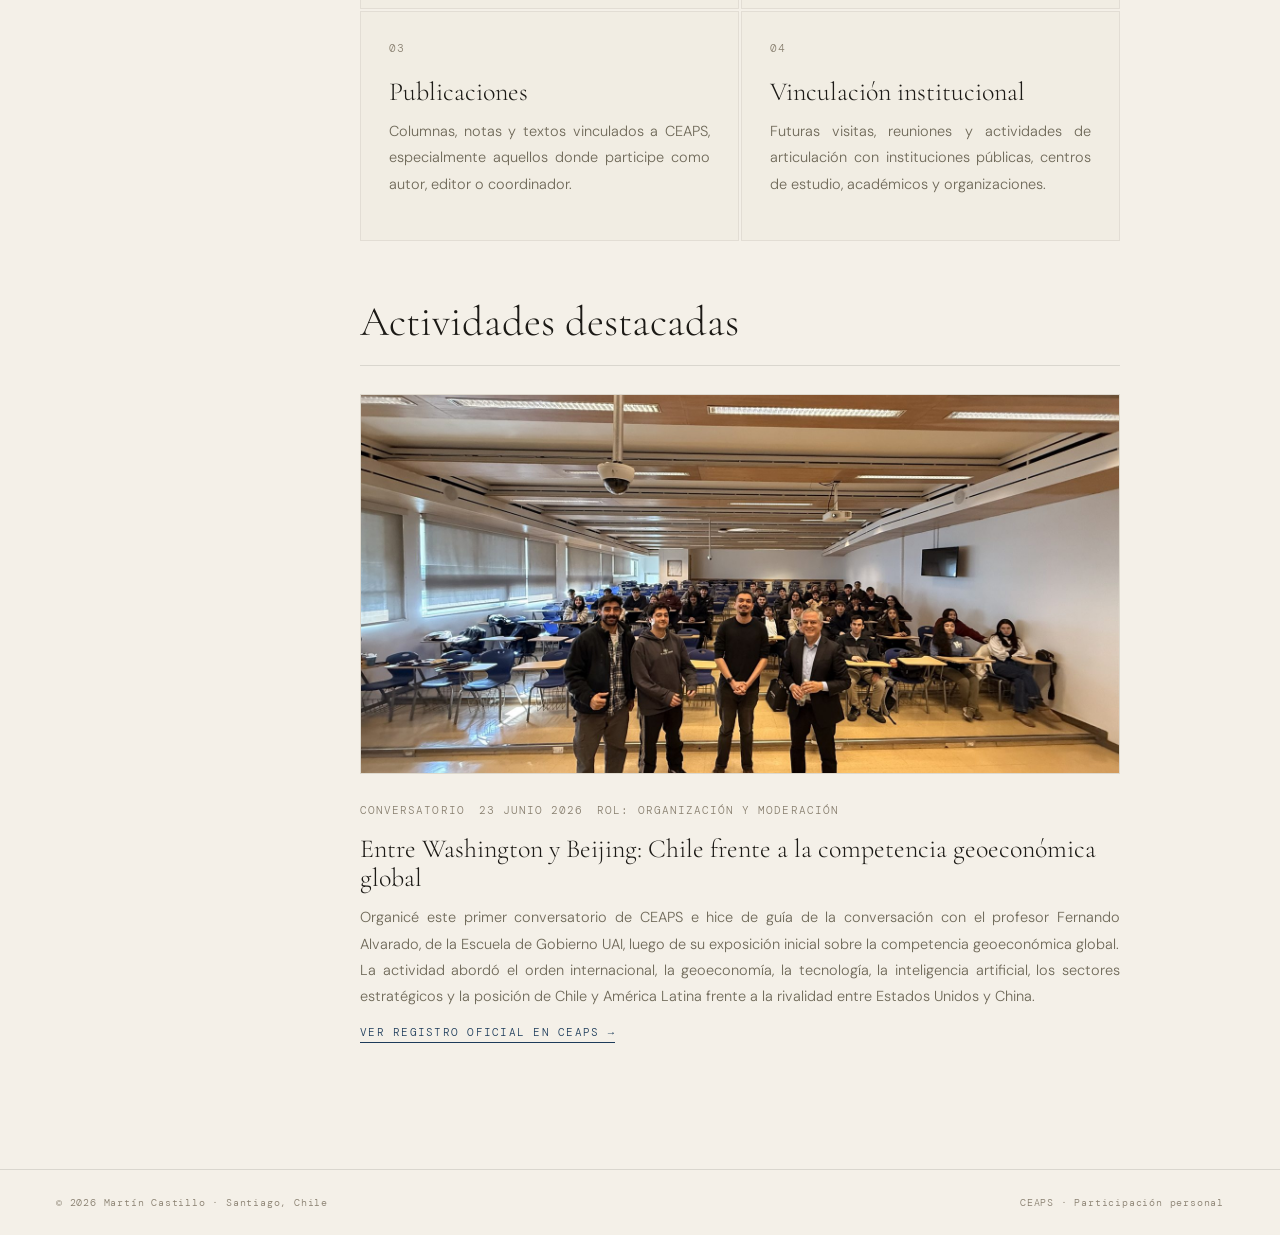
==== commit 01da1d98: "Ajusta imagen del conversatorio en pagina personal" ====
--- a/ceaps/index.html
+++ b/ceaps/index.html
@@ -50,7 +50,7 @@
 <link rel="preconnect" href="https://fonts.gstatic.com" crossorigin>
 <link href="https://fonts.googleapis.com/css2?family=Cormorant+Garamond:ital,wght@0,300;0,400;0,500;1,300;1,400&family=DM+Sans:wght@300;400;500&family=DM+Mono:wght@300;400&display=swap" rel="stylesheet">
 <link rel="stylesheet" href="../assets/css/article.css">
-<link rel="stylesheet" href="../assets/css/ceaps.css">
+<link rel="stylesheet" href="../assets/css/ceaps.css?v=20260705-grupal">
 </head>
 <body>
 <a href="#contenido" class="skip-link">Saltar al contenido principal</a>
@@ -164,9 +164,9 @@
     <section aria-labelledby="actividades-title">
       <h2 id="actividades-title">Actividades destacadas</h2>
 
-      <div class="activity-entry">
+      <div class="activity-entry activity-entry-featured">
         <div class="activity-entry-media">
-          <img src="../assets/img/ceaps/entre-washington-beijing-conversatorio.jpg" alt="Martín Castillo guiando el conversatorio de CEAPS junto al profesor Fernando Alvarado" width="1397" height="1400" loading="lazy" decoding="async">
+          <img src="../assets/img/ceaps/entre-washington-beijing-grupal.jpg" alt="Equipo CEAPS, asistentes y profesor Fernando Alvarado al cierre del conversatorio" width="1600" height="800" loading="lazy" decoding="async">
         </div>
         <div>
           <div class="activity-entry-meta">
--- a/assets/css/ceaps.css
+++ b/assets/css/ceaps.css
@@ -201,12 +201,16 @@
 
 .activity-entry {
   display: grid;
-  grid-template-columns: minmax(180px, 260px) minmax(0, 1fr);
+  grid-template-columns: minmax(260px, 360px) minmax(0, 1fr);
   gap: 28px;
   padding: 28px 0;
   border-top: 0.5px solid var(--rule);
 }
 
+.activity-entry-featured {
+  grid-template-columns: 1fr;
+}
+
 .activity-entry.is-note {
   display: block;
   padding: 28px;
@@ -215,7 +219,8 @@
 }
 
 .activity-entry-media {
-  min-height: 180px;
+  align-self: start;
+  aspect-ratio: 2 / 1;
   overflow: hidden;
   background: var(--cream-mid);
   border: 0.5px solid var(--rule-mid);
@@ -226,6 +231,7 @@
   height: 100%;
   display: block;
   object-fit: cover;
+  object-position: center center;
 }
 
 .activity-entry-meta {
